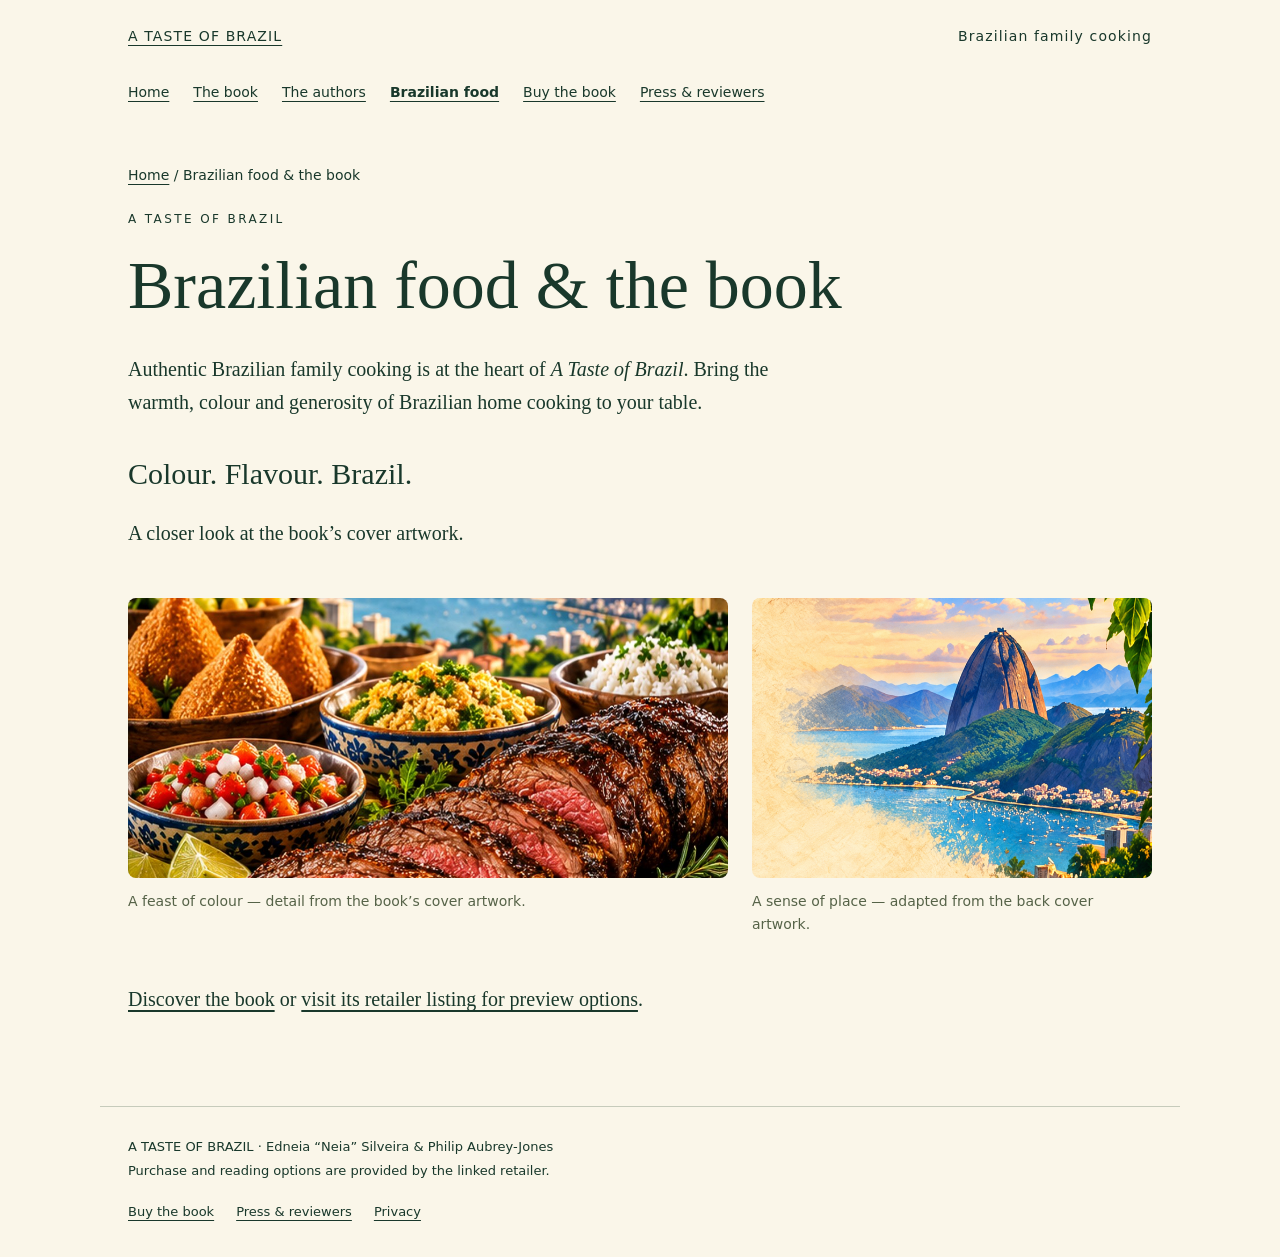
==== brazilian-food.html @ 2b987a0f "Deploy completed A Taste of Brazil website expansion" ====
<!doctype html>
<!-- Generated by tools/build.py -->
<html lang="en" data-site-root="/a-taste-of-brazil/"><head>
<meta charset="utf-8">
<meta name="viewport" content="width=device-width,initial-scale=1">
<title>Brazilian food &amp; the book | A Taste of Brazil</title>
<meta name="description" content="Explore the warmth and colour of Brazilian home cooking through A Taste of Brazil and the artwork already featured on its cover.">
<link rel="canonical" href="https://aubreyjonesp-design.github.io/a-taste-of-brazil/brazilian-food.html">
<meta property="og:type" content="website">
<meta property="og:site_name" content="A TASTE OF BRAZIL">
<meta property="og:title" content="Brazilian food &amp; the book | A Taste of Brazil">
<meta property="og:description" content="Explore the warmth and colour of Brazilian home cooking through A Taste of Brazil and the artwork already featured on its cover.">
<meta property="og:url" content="https://aubreyjonesp-design.github.io/a-taste-of-brazil/brazilian-food.html">
<meta property="og:image" content="https://aubreyjonesp-design.github.io/a-taste-of-brazil/assets/cover.jpg">
<meta property="og:image:width" content="1056">
<meta property="og:image:height" content="1377">
<meta property="og:image:alt" content="A Taste of Brazil cover, featuring Brazilian dishes and Rio de Janeiro scenery">
<meta name="twitter:card" content="summary_large_image">
<meta name="twitter:title" content="Brazilian food &amp; the book | A Taste of Brazil">
<meta name="twitter:description" content="Explore the warmth and colour of Brazilian home cooking through A Taste of Brazil and the artwork already featured on its cover.">
<meta name="twitter:image" content="https://aubreyjonesp-design.github.io/a-taste-of-brazil/assets/cover.jpg">
<meta name="twitter:image:alt" content="A Taste of Brazil book cover">
<link rel="stylesheet" href="assets/hub.css">
<script src="assets/hub.js" defer></script>
<script type="application/ld+json">{"@context": "https://schema.org", "@graph": [{"@type": "Person", "@id": "https://aubreyjonesp-design.github.io/a-taste-of-brazil/#author-1", "name": "Edneia “Neia” Silveira"}, {"@type": "Person", "@id": "https://aubreyjonesp-design.github.io/a-taste-of-brazil/#author-2", "name": "Philip Aubrey-Jones"}, {"@type": "Book", "@id": "https://aubreyjonesp-design.github.io/a-taste-of-brazil/#book", "name": "A TASTE OF BRAZIL", "alternateName": "A TASTE OF BRAZIL: Authentic Family Recipes from the Heart of Brazil", "author": [{"@id": "https://aubreyjonesp-design.github.io/a-taste-of-brazil/#author-1"}, {"@id": "https://aubreyjonesp-design.github.io/a-taste-of-brazil/#author-2"}], "description": "Bring the warmth, colour and generosity of Brazilian home cooking to your table. A Taste of Brazil focuses on authentic Brazilian family cooking.", "bookFormat": "https://schema.org/EBook", "image": "https://aubreyjonesp-design.github.io/a-taste-of-brazil/assets/cover.jpg", "url": "https://aubreyjonesp-design.github.io/a-taste-of-brazil/about-the-book.html"}, {"@type": "WebSite", "@id": "https://aubreyjonesp-design.github.io/a-taste-of-brazil/#website", "name": "A TASTE OF BRAZIL", "url": "https://aubreyjonesp-design.github.io/a-taste-of-brazil/"}, {"@type": "WebPage", "@id": "https://aubreyjonesp-design.github.io/a-taste-of-brazil/brazilian-food.html#webpage", "name": "Brazilian food & the book | A Taste of Brazil", "url": "https://aubreyjonesp-design.github.io/a-taste-of-brazil/brazilian-food.html", "isPartOf": {"@id": "https://aubreyjonesp-design.github.io/a-taste-of-brazil/#website"}, "about": {"@id": "https://aubreyjonesp-design.github.io/a-taste-of-brazil/#book"}}, {"@type": "BreadcrumbList", "itemListElement": [{"@type": "ListItem", "position": 1, "name": "Home", "item": "https://aubreyjonesp-design.github.io/a-taste-of-brazil/"}, {"@type": "ListItem", "position": 2, "name": "Brazilian food & the book", "item": "https://aubreyjonesp-design.github.io/a-taste-of-brazil/brazilian-food.html"}]}]}</script>
</head><body class="hub-page">
<a class="skip-link" href="#main-content">Skip to content</a>
<header><a href="index.html">A TASTE OF BRAZIL</a><span>Brazilian family cooking</span></header>
<nav class="hub-nav" aria-label="Main navigation"><a href="index.html">Home</a><a href="about-the-book.html">The book</a><a href="authors.html">The authors</a><a href="brazilian-food.html" aria-current="page">Brazilian food</a><a href="buy.html">Buy the book</a><a href="press.html">Press &amp; reviewers</a></nav>
<main id="main-content" tabindex="-1"><nav class="breadcrumb" aria-label="Breadcrumb"><a href="index.html">Home</a> / <span aria-current="page">Brazilian food &amp; the book</span></nav><div class="eyebrow">A Taste of Brazil</div><h1>Brazilian food &amp; the book</h1><p>Authentic Brazilian family cooking is at the heart of <i>A Taste of Brazil</i>. Bring the warmth, colour and generosity of Brazilian home cooking to your table.</p><h2>Colour. Flavour. Brazil.</h2><p>A closer look at the book’s cover artwork.</p><div class="gallery"><figure><img src="assets/cover-food.jpg" alt="Detail of the cover artwork showing grilled meat, rice, salad and golden savoury snacks" width="1056" height="842" loading="lazy"><figcaption>A feast of colour — detail from the book’s cover artwork.</figcaption></figure><figure><img src="assets/cover-rio.png" alt="Detail of the back cover artwork showing Rio de Janeiro’s coastline and Sugarloaf Mountain" width="1489" height="1056" loading="lazy"><figcaption>A sense of place — adapted from the back cover artwork.</figcaption></figure></div><p><a href="about-the-book.html">Discover the book</a> or <a href="buy.html">visit its retailer listing for preview options</a>.</p></main>
<footer>A TASTE OF BRAZIL · Edneia “Neia” Silveira &amp; Philip Aubrey-Jones<br>Purchase and reading options are provided by the linked retailer.<div class="hub-footer-links"><a href="buy.html">Buy the book</a><a href="press.html">Press &amp; reviewers</a><a href="privacy.html">Privacy</a></div></footer>
</body></html>
---- assets/hub.css ----
/* Scoped additions leave the approved homepage styling intact. */
.hub-nav{max-width:1080px;margin:auto;padding:0 28px 8px;display:flex;flex-wrap:wrap;gap:8px 24px;font:14px system-ui;line-height:1.5}
.hub-nav a{color:#19382b;padding:10px 0;text-underline-offset:5px}.hub-nav a[aria-current=page]{font-weight:700}
:focus-visible{outline:3px solid #a44c29;outline-offset:5px}.skip-link{position:absolute;left:16px;top:-100px;background:#19382b;color:#fff;padding:12px;z-index:10}.skip-link:focus{top:12px}
.hub-footer-links{display:flex;flex-wrap:wrap;gap:8px 22px;margin-top:12px}.hub-footer-links a{color:inherit;padding:6px 0}
.hub-page *{box-sizing:border-box}.hub-page{margin:0;background:#faf6e9;color:#19382b;font-family:Georgia,serif}
.hub-page header,.hub-page main,.hub-page footer{max-width:1080px;margin:auto;padding:28px}.hub-page header{font:14px system-ui;letter-spacing:.08em;display:flex;justify-content:space-between;align-items:center;gap:24px}.hub-page header a{color:inherit}
.hub-page main{padding-top:42px;padding-bottom:70px}.hub-page h1{font-size:clamp(40px,6vw,68px);font-weight:400;line-height:1.1;margin:22px 0 30px}.hub-page h2{font-size:30px;font-weight:400;line-height:1.25;margin-top:36px}.hub-page h3{font-size:24px;font-weight:400}.hub-page p,.hub-page li{font-size:20px;line-height:1.65;max-width:680px}.hub-page a{color:#19382b;text-underline-offset:4px;overflow-wrap:anywhere}.hub-page .eyebrow{font:12px system-ui;letter-spacing:.2em;text-transform:uppercase}.hub-page .button{display:inline-block;background:#19382b;color:#fff;padding:19px 27px;border-radius:6px;text-decoration:none;font:600 16px system-ui;line-height:1.4;min-height:48px}
.hub-page .split{display:grid;grid-template-columns:1.35fr .65fr;gap:48px;align-items:start}.hub-page .cover{display:block;width:100%;max-width:320px;height:auto;border-radius:5px;box-shadow:12px 20px 38px #19382b35}.hub-page .subtitle{color:#a44c29;font-size:24px}.hub-page .retailer{border-top:1px solid #c6cbbb;margin-top:28px;padding-top:12px}.hub-page .retailer p{font-size:18px}.hub-page footer{border-top:1px solid #c6cbbb;font:13px system-ui;line-height:1.8}.hub-page .breadcrumb{font:14px system-ui;line-height:1.8;margin-bottom:24px}.hub-page dl{max-width:720px}.hub-page dt{font:600 14px system-ui;margin-top:22px}.hub-page dd{margin:8px 0;font-size:20px;line-height:1.5}.hub-page figure{margin:28px 0}.hub-page figure img{display:block;width:100%;height:auto;border-radius:8px}.hub-page figcaption{font:14px system-ui;line-height:1.6;color:#566348;margin-top:12px}.hub-page .gallery{display:grid;grid-template-columns:1.5fr 1fr;gap:24px}.hub-page .gallery img{height:280px;object-fit:cover}.hub-page .resource-links{display:flex;flex-wrap:wrap;gap:18px;font:16px system-ui;line-height:1.7}
@media(max-width:700px){.hub-page .split,.hub-page .gallery{grid-template-columns:1fr}.hub-page .split{gap:28px}.hub-page .cover{margin:auto;max-width:280px}.hub-page header{align-items:flex-start}.hub-page header a{letter-spacing:0}.hub-nav{gap:4px 18px}.hub-page main{padding-top:28px}.hub-page .gallery img{height:260px}}
@media print{.hub-nav,.skip-link,.hub-page header,.hub-footer-links{display:none}.hub-page{background:white}.hub-page main{padding:0}.hub-page .cover{box-shadow:none;max-width:200px}.hub-page a{color:inherit}.hub-page .split{grid-template-columns:1.5fr 1fr}}
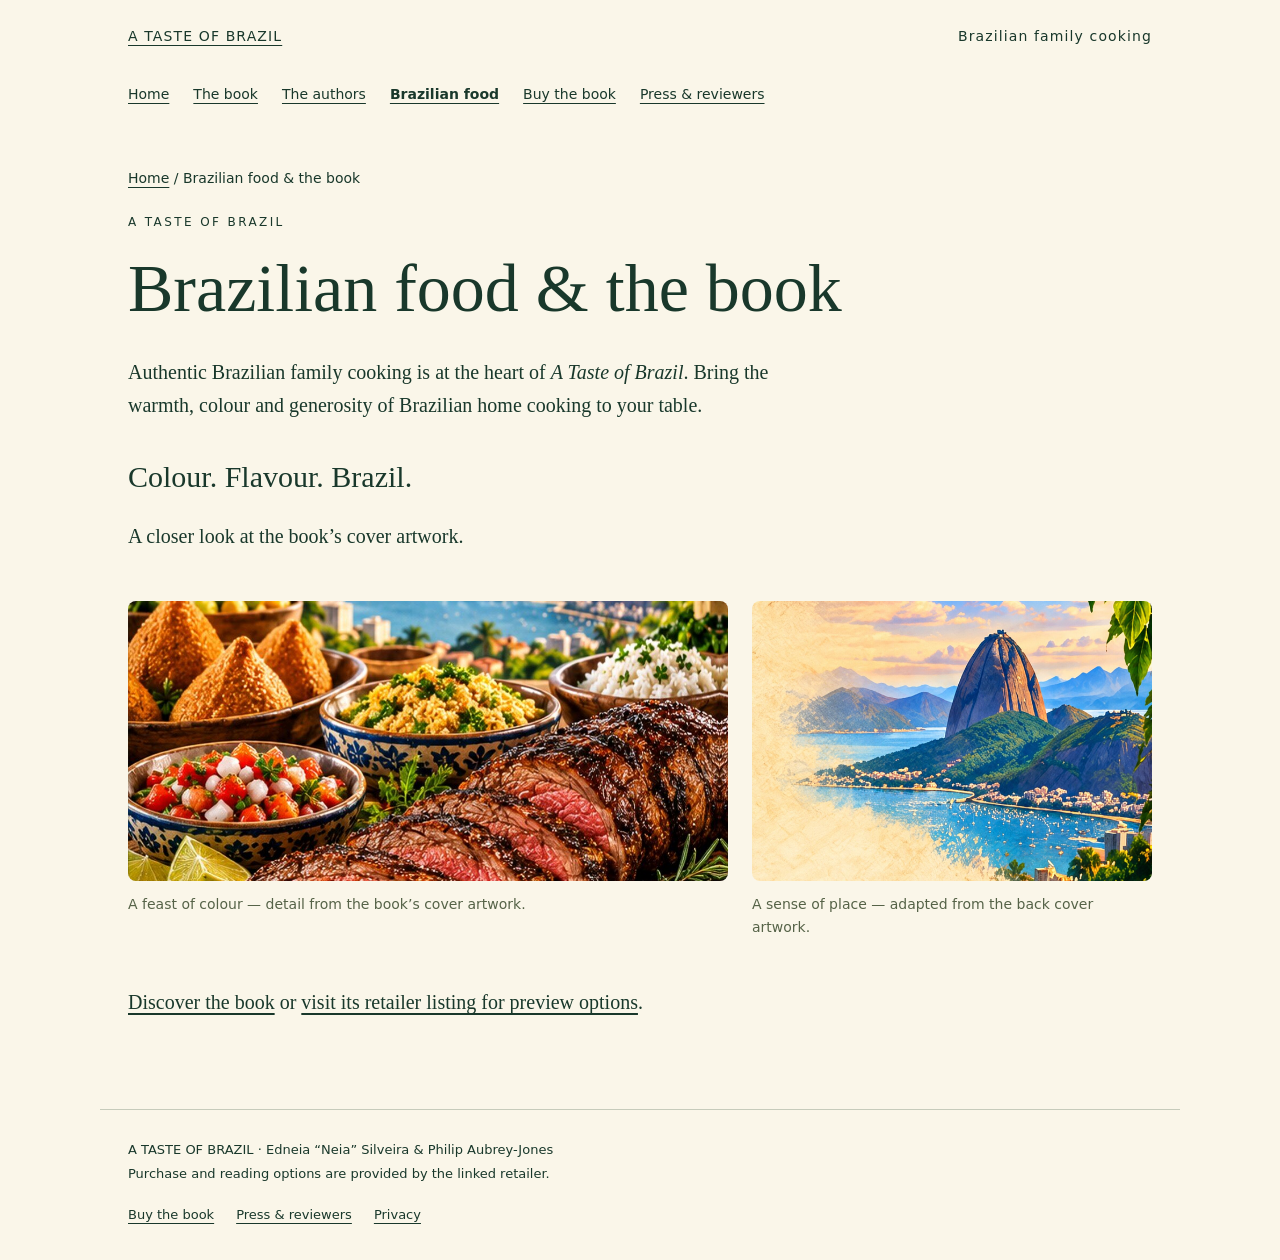
==== commit e58ab54d: "Use optimized Rio JPEG without regenerating homepage" ====
--- a/brazilian-food.html
+++ b/brazilian-food.html
@@ -27,6 +27,6 @@
 <a class="skip-link" href="#main-content">Skip to content</a>
 <header><a href="index.html">A TASTE OF BRAZIL</a><span>Brazilian family cooking</span></header>
 <nav class="hub-nav" aria-label="Main navigation"><a href="index.html">Home</a><a href="about-the-book.html">The book</a><a href="authors.html">The authors</a><a href="brazilian-food.html" aria-current="page">Brazilian food</a><a href="buy.html">Buy the book</a><a href="press.html">Press &amp; reviewers</a></nav>
-<main id="main-content" tabindex="-1"><nav class="breadcrumb" aria-label="Breadcrumb"><a href="index.html">Home</a> / <span aria-current="page">Brazilian food &amp; the book</span></nav><div class="eyebrow">A Taste of Brazil</div><h1>Brazilian food &amp; the book</h1><p>Authentic Brazilian family cooking is at the heart of <i>A Taste of Brazil</i>. Bring the warmth, colour and generosity of Brazilian home cooking to your table.</p><h2>Colour. Flavour. Brazil.</h2><p>A closer look at the book’s cover artwork.</p><div class="gallery"><figure><img src="assets/cover-food.jpg" alt="Detail of the cover artwork showing grilled meat, rice, salad and golden savoury snacks" width="1056" height="842" loading="lazy"><figcaption>A feast of colour — detail from the book’s cover artwork.</figcaption></figure><figure><img src="assets/cover-rio.png" alt="Detail of the back cover artwork showing Rio de Janeiro’s coastline and Sugarloaf Mountain" width="1489" height="1056" loading="lazy"><figcaption>A sense of place — adapted from the back cover artwork.</figcaption></figure></div><p><a href="about-the-book.html">Discover the book</a> or <a href="buy.html">visit its retailer listing for preview options</a>.</p></main>
+<main id="main-content" tabindex="-1"><nav class="breadcrumb" aria-label="Breadcrumb"><a href="index.html">Home</a> / <span aria-current="page">Brazilian food &amp; the book</span></nav><div class="eyebrow">A Taste of Brazil</div><h1>Brazilian food &amp; the book</h1><p>Authentic Brazilian family cooking is at the heart of <i>A Taste of Brazil</i>. Bring the warmth, colour and generosity of Brazilian home cooking to your table.</p><h2>Colour. Flavour. Brazil.</h2><p>A closer look at the book’s cover artwork.</p><div class="gallery"><figure><img src="assets/cover-food.jpg" alt="Detail of the cover artwork showing grilled meat, rice, salad and golden savoury snacks" width="1056" height="842" loading="lazy"><figcaption>A feast of colour — detail from the book’s cover artwork.</figcaption></figure><figure><img src="assets/cover-rio.jpg" alt="Detail of the back cover artwork showing Rio de Janeiro’s coastline and Sugarloaf Mountain" width="1489" height="1056" loading="lazy"><figcaption>A sense of place — adapted from the back cover artwork.</figcaption></figure></div><p><a href="about-the-book.html">Discover the book</a> or <a href="buy.html">visit its retailer listing for preview options</a>.</p></main>
 <footer>A TASTE OF BRAZIL · Edneia “Neia” Silveira &amp; Philip Aubrey-Jones<br>Purchase and reading options are provided by the linked retailer.<div class="hub-footer-links"><a href="buy.html">Buy the book</a><a href="press.html">Press &amp; reviewers</a><a href="privacy.html">Privacy</a></div></footer>
 </body></html>
--- a/assets/hub.css
+++ b/assets/hub.css
@@ -9,3 +9,8 @@
 .hub-page .split{display:grid;grid-template-columns:1.35fr .65fr;gap:48px;align-items:start}.hub-page .cover{display:block;width:100%;max-width:320px;height:auto;border-radius:5px;box-shadow:12px 20px 38px #19382b35}.hub-page .subtitle{color:#a44c29;font-size:24px}.hub-page .retailer{border-top:1px solid #c6cbbb;margin-top:28px;padding-top:12px}.hub-page .retailer p{font-size:18px}.hub-page footer{border-top:1px solid #c6cbbb;font:13px system-ui;line-height:1.8}.hub-page .breadcrumb{font:14px system-ui;line-height:1.8;margin-bottom:24px}.hub-page dl{max-width:720px}.hub-page dt{font:600 14px system-ui;margin-top:22px}.hub-page dd{margin:8px 0;font-size:20px;line-height:1.5}.hub-page figure{margin:28px 0}.hub-page figure img{display:block;width:100%;height:auto;border-radius:8px}.hub-page figcaption{font:14px system-ui;line-height:1.6;color:#566348;margin-top:12px}.hub-page .gallery{display:grid;grid-template-columns:1.5fr 1fr;gap:24px}.hub-page .gallery img{height:280px;object-fit:cover}.hub-page .resource-links{display:flex;flex-wrap:wrap;gap:18px;font:16px system-ui;line-height:1.7}
 @media(max-width:700px){.hub-page .split,.hub-page .gallery{grid-template-columns:1fr}.hub-page .split{gap:28px}.hub-page .cover{margin:auto;max-width:280px}.hub-page header{align-items:flex-start}.hub-page header a{letter-spacing:0}.hub-nav{gap:4px 18px}.hub-page main{padding-top:28px}.hub-page .gallery img{height:260px}}
 @media print{.hub-nav,.skip-link,.hub-page header,.hub-footer-links{display:none}.hub-page{background:white}.hub-page main{padding:0}.hub-page .cover{box-shadow:none;max-width:200px}.hub-page a{color:inherit}.hub-page .split{grid-template-columns:1.5fr 1fr}}
+
+/* Optimizations */
+img{max-width:100%;height:auto;image-rendering:auto}
+.hub-page img{content-visibility:auto}
+.hub-nav a{min-height:44px;display:inline-flex;align-items:center}
